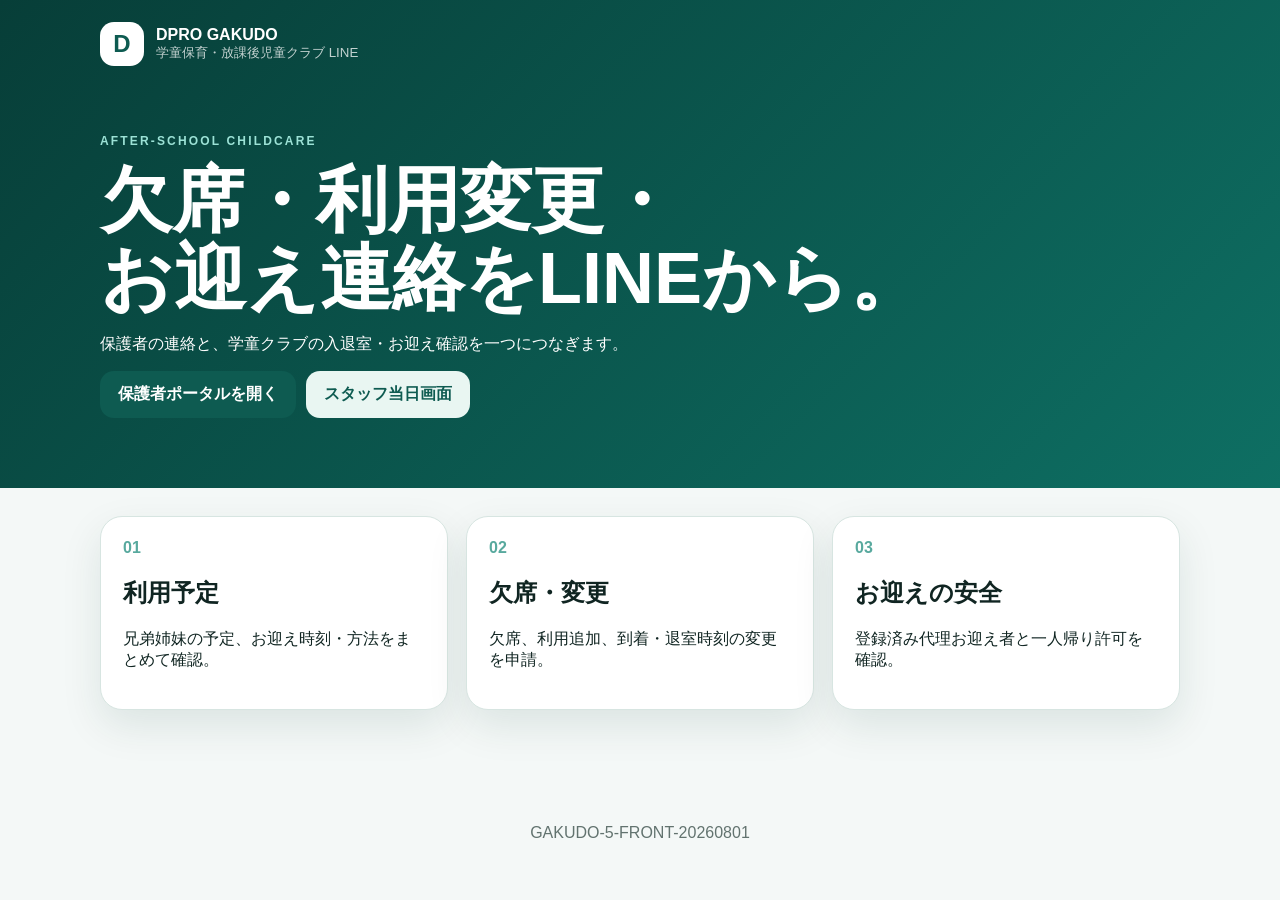
==== index.html @ e9699ab3 "Add files via upload" ====
<!doctype html><html lang="ja"><head><meta charset="utf-8"><meta name="viewport" content="width=device-width,initial-scale=1,viewport-fit=cover"><meta name="theme-color" content="#0e5b51"><title>DPRO 学童保育クラブ LINE</title><link rel="stylesheet" href="styles.css"></head><body><header class="hero"><div class="wrap brand"><span class="mark">D</span><div><strong>DPRO GAKUDO</strong><small>学童保育・放課後児童クラブ LINE</small></div></div><div class="wrap hero-copy"><p class="eyebrow">AFTER-SCHOOL CHILDCARE</p><h1>欠席・利用変更・<br>お迎え連絡をLINEから。</h1><p>保護者の連絡と、学童クラブの入退室・お迎え確認を一つにつなぎます。</p><div class="buttons"><a class="btn primary" href="member.html">保護者ポータルを開く</a><a class="btn secondary" href="staff.html">スタッフ当日画面</a></div></div></header><main class="wrap main"><section class="grid"><article class="card"><span class="num">01</span><h2>利用予定</h2><p>兄弟姉妹の予定、お迎え時刻・方法をまとめて確認。</p></article><article class="card"><span class="num">02</span><h2>欠席・変更</h2><p>欠席、利用追加、到着・退室時刻の変更を申請。</p></article><article class="card"><span class="num">03</span><h2>お迎えの安全</h2><p>登録済み代理お迎え者と一人帰り許可を確認。</p></article></section></main><footer class="footer">GAKUDO-5-FRONT-20260801</footer></body></html>
---- styles.css ----
:root{--green:#0e5b51;--mint:#e9f6f2;--ink:#102522;--muted:#62736f;--line:#d7e5e1;--danger:#a33a3a;--white:#fff;--shadow:0 16px 40px rgba(8,55,49,.1)}*{box-sizing:border-box}html{background:#f4f8f7;color:var(--ink);font-family:-apple-system,BlinkMacSystemFont,"Segoe UI","Noto Sans JP",sans-serif}body{margin:0;overflow-x:hidden}.wrap{width:min(1080px,calc(100% - 32px));margin:auto}.hero{background:linear-gradient(135deg,#073e38,#0e6f63);color:#fff;padding:22px 0 70px;position:relative}.hero.compact{padding-bottom:38px}.brand{display:flex;gap:12px;align-items:center}.brand strong,.brand small{display:block}.brand small{opacity:.75}.mark{display:grid;place-items:center;width:44px;height:44px;border-radius:14px;background:#fff;color:var(--green);font-weight:900;font-size:24px}.hero-copy{padding-top:56px}.eyebrow{font-size:12px;letter-spacing:.18em;font-weight:800;color:#9ce2d6}.hero h1{font-size:clamp(36px,8vw,72px);line-height:1.08;margin:.2em 0}.hero p{max-width:650px}.main{padding:28px 0 72px}.grid,.dashboard{display:grid;grid-template-columns:repeat(3,minmax(0,1fr));gap:18px}.card{background:#fff;border:1px solid var(--line);border-radius:22px;padding:22px;margin:0 0 18px;box-shadow:var(--shadow)}.num{font-weight:900;color:#58a99e}.btn{border:0;border-radius:14px;padding:13px 18px;font-weight:800;cursor:pointer;text-decoration:none;display:inline-flex;justify-content:center}.primary{background:var(--green);color:#fff}.secondary{background:var(--mint);color:var(--green)}.danger{background:#fff0f0;color:var(--danger);border:1px solid #f0caca}.buttons{display:flex;gap:10px;flex-wrap:wrap}.field{margin:0 0 14px}.field label{display:block;font-weight:750;margin-bottom:7px}.control{width:100%;min-height:48px;border:1px solid #bfd3ce;border-radius:12px;padding:10px 12px;background:#fff;font:inherit}textarea.control{min-height:100px;resize:vertical}.two{display:grid;grid-template-columns:1fr 1fr;gap:12px}.status{display:none;padding:14px 16px;border-radius:14px;margin-bottom:16px}.status.show{display:block}.status.ok{background:#e8f7ef;color:#17643e}.status.error{background:#fff0f0;color:#9b3030}.hidden{display:none!important}.profile,.section-head{display:flex;justify-content:space-between;gap:14px;align-items:center}.badge,.pill{display:inline-flex;padding:5px 10px;border-radius:999px;background:var(--mint);color:var(--green);font-size:12px;font-weight:800}.muted,.hint{color:var(--muted)}.child-card{border:1px solid var(--line);border-radius:16px;padding:16px;margin-top:12px}.plan{display:grid;grid-template-columns:100px 1fr auto;gap:12px;align-items:center;border-top:1px solid var(--line);padding:12px 0}.plan:first-of-type{border-top:0}.alert{padding:10px 12px;border-radius:12px;background:#fff4dd;color:#775100;font-weight:700}.item{border-bottom:1px solid var(--line);padding:13px 0}.item:last-child{border-bottom:0}.item h3{margin:0 0 5px}.mini{border:1px solid var(--line);background:#fff;border-radius:10px;padding:8px 12px}.checks{display:flex;gap:8px;flex-wrap:wrap}.checks label{background:var(--mint);padding:9px 11px;border-radius:10px}.footer{text-align:center;padding:24px;color:var(--muted)}@media(max-width:760px){.grid,.two{grid-template-columns:1fr}.profile{align-items:flex-start}.plan{grid-template-columns:1fr}.buttons .btn{width:100%}.hero h1{font-size:40px}.card{padding:18px;border-radius:18px}}
/* GAKUDO-5 staff operations */
.staff-page{background:#eef5f3}.staff-profile{display:flex;justify-content:space-between;align-items:center}.summary-grid{display:grid;grid-template-columns:repeat(6,minmax(0,1fr));gap:12px;margin-bottom:18px}.summary-card{background:#fff;border:1px solid var(--line);border-radius:16px;padding:14px;box-shadow:var(--shadow)}.summary-card span{display:block;color:var(--muted);font-size:12px;font-weight:700}.summary-card strong{font-size:30px}.summary-alert{background:#fff4dd;border-color:#efca72}.compact-control{width:auto;min-width:150px}.staff-child-list{display:grid;gap:14px}.staff-child-card{border:1px solid var(--line);border-left:7px solid #8ca8a2;border-radius:18px;padding:16px;background:#fff}.staff-child-card.state-arrived,.staff-child-card.state-pickup_waiting{border-left-color:#19866f}.staff-child-card.state-overdue_arrival,.staff-child-card.state-overdue_departure{border-left-color:#d07814;background:#fffbf2}.staff-child-card.state-departed{opacity:.7}.staff-child-card.state-absent{border-left-color:#999;background:#f7f7f7}.staff-child-main{display:flex;justify-content:space-between;gap:14px}.staff-child-title{display:flex;align-items:center;gap:8px;flex-wrap:wrap}.staff-child-title h3{margin:0}.state-badge,.allergy-badge{display:inline-flex;border-radius:999px;padding:5px 9px;font-size:12px;font-weight:800}.state-badge{background:var(--mint);color:var(--green)}.allergy-badge{background:#fff0d5;color:#754d00}.pickup-note,.guardian-note{border-radius:10px;padding:9px 11px}.pickup-note{background:#eef8ff}.guardian-note{background:#f6f0ff}.operation-buttons{display:flex;gap:8px;flex-wrap:wrap;margin-top:12px}.subform{margin-top:16px;border-top:1px solid var(--line);padding-top:16px}.handoff-item{display:flex;justify-content:space-between;gap:14px;border-bottom:1px solid var(--line);padding:13px 0}.handoff-item.priority-urgent,.handoff-item.priority-high{background:#fff8ee;padding:13px;border-radius:12px;margin:8px 0}.staff-dialog{width:min(680px,calc(100% - 24px));border:0;border-radius:22px;padding:24px;box-shadow:0 30px 90px rgba(0,0,0,.3)}.staff-dialog::backdrop{background:rgba(0,28,25,.5)}.dialog-close{float:right;border:0;background:#eee;border-radius:999px;width:36px;height:36px;font-size:24px}.allergy-panel{background:#fff1d9;border:1px solid #efc46f;border-radius:14px;padding:14px;margin:12px 0}.check-line{display:flex;gap:8px;align-items:center;margin:12px 0;font-weight:750}
@media(max-width:900px){.summary-grid{grid-template-columns:repeat(3,1fr)}}@media(max-width:620px){.summary-grid{grid-template-columns:repeat(2,1fr)}.staff-profile,.staff-child-main,.handoff-item{align-items:flex-start;flex-direction:column}.compact-control{width:100%}.operation-buttons .btn{flex:1}.staff-dialog{padding:18px}}
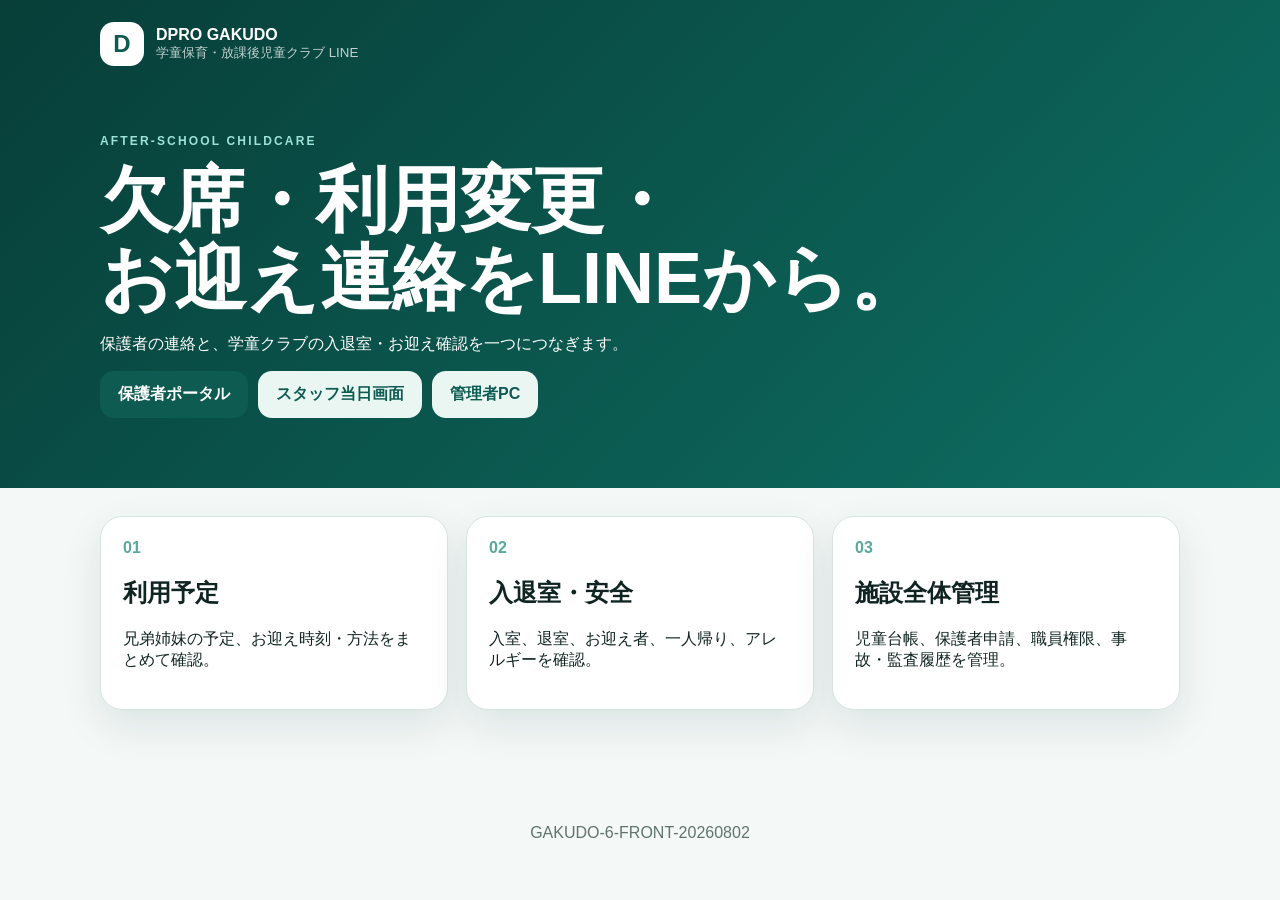
==== commit e13cce09: "Add files via upload" ====
--- a/index.html
+++ b/index.html
@@ -1 +1 @@
-<!doctype html><html lang="ja"><head><meta charset="utf-8"><meta name="viewport" content="width=device-width,initial-scale=1,viewport-fit=cover"><meta name="theme-color" content="#0e5b51"><title>DPRO 学童保育クラブ LINE</title><link rel="stylesheet" href="styles.css"></head><body><header class="hero"><div class="wrap brand"><span class="mark">D</span><div><strong>DPRO GAKUDO</strong><small>学童保育・放課後児童クラブ LINE</small></div></div><div class="wrap hero-copy"><p class="eyebrow">AFTER-SCHOOL CHILDCARE</p><h1>欠席・利用変更・<br>お迎え連絡をLINEから。</h1><p>保護者の連絡と、学童クラブの入退室・お迎え確認を一つにつなぎます。</p><div class="buttons"><a class="btn primary" href="member.html">保護者ポータルを開く</a><a class="btn secondary" href="staff.html">スタッフ当日画面</a></div></div></header><main class="wrap main"><section class="grid"><article class="card"><span class="num">01</span><h2>利用予定</h2><p>兄弟姉妹の予定、お迎え時刻・方法をまとめて確認。</p></article><article class="card"><span class="num">02</span><h2>欠席・変更</h2><p>欠席、利用追加、到着・退室時刻の変更を申請。</p></article><article class="card"><span class="num">03</span><h2>お迎えの安全</h2><p>登録済み代理お迎え者と一人帰り許可を確認。</p></article></section></main><footer class="footer">GAKUDO-5-FRONT-20260801</footer></body></html>+<!doctype html><html lang="ja"><head><meta charset="utf-8"><meta name="viewport" content="width=device-width,initial-scale=1,viewport-fit=cover"><meta name="theme-color" content="#0e5b51"><title>DPRO 学童保育クラブ LINE</title><link rel="stylesheet" href="styles.css"></head><body><header class="hero"><div class="wrap brand"><span class="mark">D</span><div><strong>DPRO GAKUDO</strong><small>学童保育・放課後児童クラブ LINE</small></div></div><div class="wrap hero-copy"><p class="eyebrow">AFTER-SCHOOL CHILDCARE</p><h1>欠席・利用変更・<br>お迎え連絡をLINEから。</h1><p>保護者の連絡と、学童クラブの入退室・お迎え確認を一つにつなぎます。</p><div class="buttons"><a class="btn primary" href="member.html">保護者ポータル</a><a class="btn secondary" href="staff.html">スタッフ当日画面</a><a class="btn secondary" href="owner.html">管理者PC</a></div></div></header><main class="wrap main"><section class="grid"><article class="card"><span class="num">01</span><h2>利用予定</h2><p>兄弟姉妹の予定、お迎え時刻・方法をまとめて確認。</p></article><article class="card"><span class="num">02</span><h2>入退室・安全</h2><p>入室、退室、お迎え者、一人帰り、アレルギーを確認。</p></article><article class="card"><span class="num">03</span><h2>施設全体管理</h2><p>児童台帳、保護者申請、職員権限、事故・監査履歴を管理。</p></article></section></main><footer class="footer">GAKUDO-6-FRONT-20260802</footer></body></html>
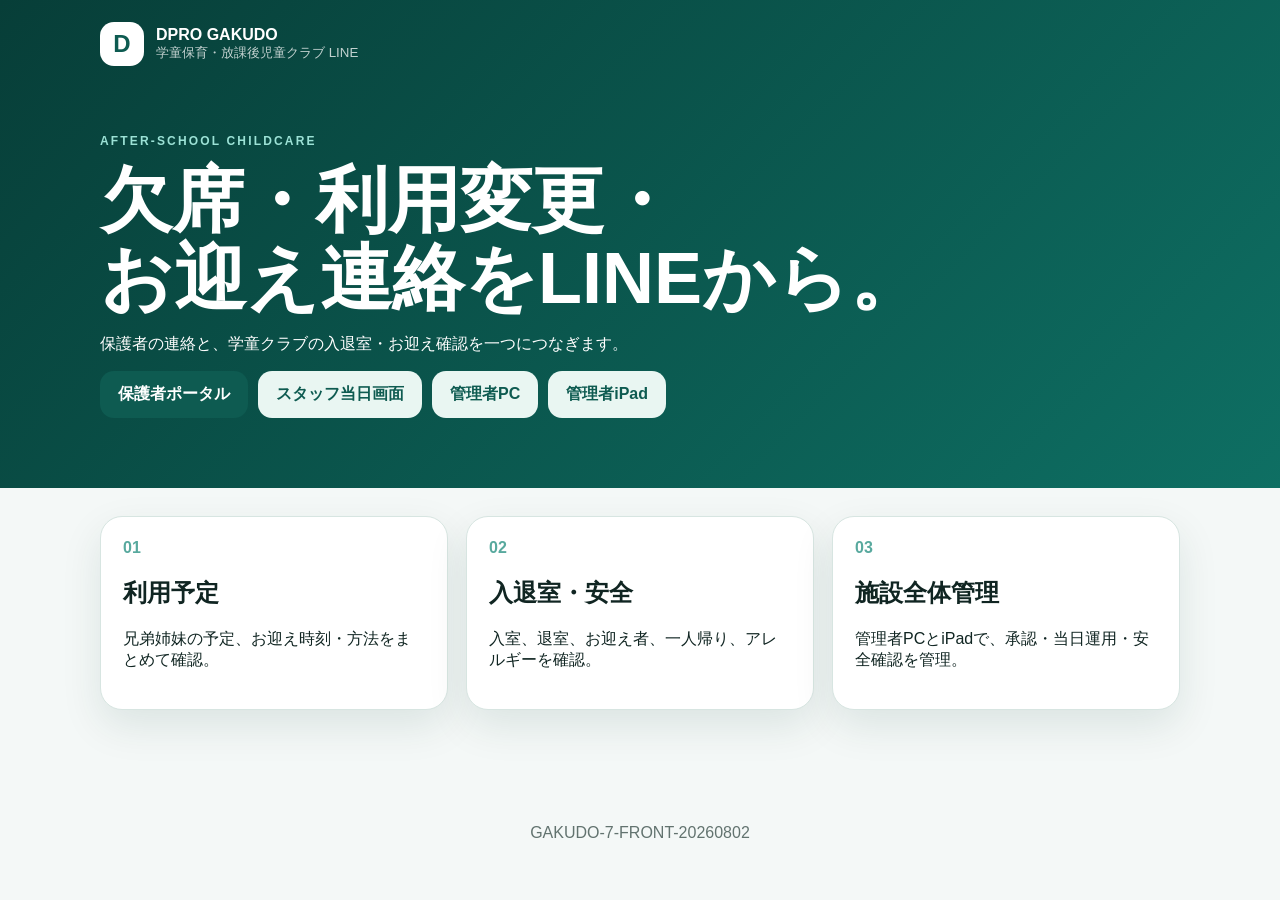
==== commit 8bd9e9f7: "Add files via upload" ====
--- a/index.html
+++ b/index.html
@@ -1 +1 @@
-<!doctype html><html lang="ja"><head><meta charset="utf-8"><meta name="viewport" content="width=device-width,initial-scale=1,viewport-fit=cover"><meta name="theme-color" content="#0e5b51"><title>DPRO 学童保育クラブ LINE</title><link rel="stylesheet" href="styles.css"></head><body><header class="hero"><div class="wrap brand"><span class="mark">D</span><div><strong>DPRO GAKUDO</strong><small>学童保育・放課後児童クラブ LINE</small></div></div><div class="wrap hero-copy"><p class="eyebrow">AFTER-SCHOOL CHILDCARE</p><h1>欠席・利用変更・<br>お迎え連絡をLINEから。</h1><p>保護者の連絡と、学童クラブの入退室・お迎え確認を一つにつなぎます。</p><div class="buttons"><a class="btn primary" href="member.html">保護者ポータル</a><a class="btn secondary" href="staff.html">スタッフ当日画面</a><a class="btn secondary" href="owner.html">管理者PC</a></div></div></header><main class="wrap main"><section class="grid"><article class="card"><span class="num">01</span><h2>利用予定</h2><p>兄弟姉妹の予定、お迎え時刻・方法をまとめて確認。</p></article><article class="card"><span class="num">02</span><h2>入退室・安全</h2><p>入室、退室、お迎え者、一人帰り、アレルギーを確認。</p></article><article class="card"><span class="num">03</span><h2>施設全体管理</h2><p>児童台帳、保護者申請、職員権限、事故・監査履歴を管理。</p></article></section></main><footer class="footer">GAKUDO-6-FRONT-20260802</footer></body></html>+<!doctype html><html lang="ja"><head><meta charset="utf-8"><meta name="viewport" content="width=device-width,initial-scale=1,viewport-fit=cover"><meta name="theme-color" content="#0e5b51"><title>DPRO 学童保育クラブ LINE</title><link rel="stylesheet" href="styles.css"></head><body><header class="hero"><div class="wrap brand"><span class="mark">D</span><div><strong>DPRO GAKUDO</strong><small>学童保育・放課後児童クラブ LINE</small></div></div><div class="wrap hero-copy"><p class="eyebrow">AFTER-SCHOOL CHILDCARE</p><h1>欠席・利用変更・<br>お迎え連絡をLINEから。</h1><p>保護者の連絡と、学童クラブの入退室・お迎え確認を一つにつなぎます。</p><div class="buttons"><a class="btn primary" href="member.html">保護者ポータル</a><a class="btn secondary" href="staff.html">スタッフ当日画面</a><a class="btn secondary" href="owner.html">管理者PC</a><a class="btn secondary" href="owner-ipad.html">管理者iPad</a></div></div></header><main class="wrap main"><section class="grid"><article class="card"><span class="num">01</span><h2>利用予定</h2><p>兄弟姉妹の予定、お迎え時刻・方法をまとめて確認。</p></article><article class="card"><span class="num">02</span><h2>入退室・安全</h2><p>入室、退室、お迎え者、一人帰り、アレルギーを確認。</p></article><article class="card"><span class="num">03</span><h2>施設全体管理</h2><p>管理者PCとiPadで、承認・当日運用・安全確認を管理。</p></article></section></main><footer class="footer">GAKUDO-7-FRONT-20260802</footer></body></html>
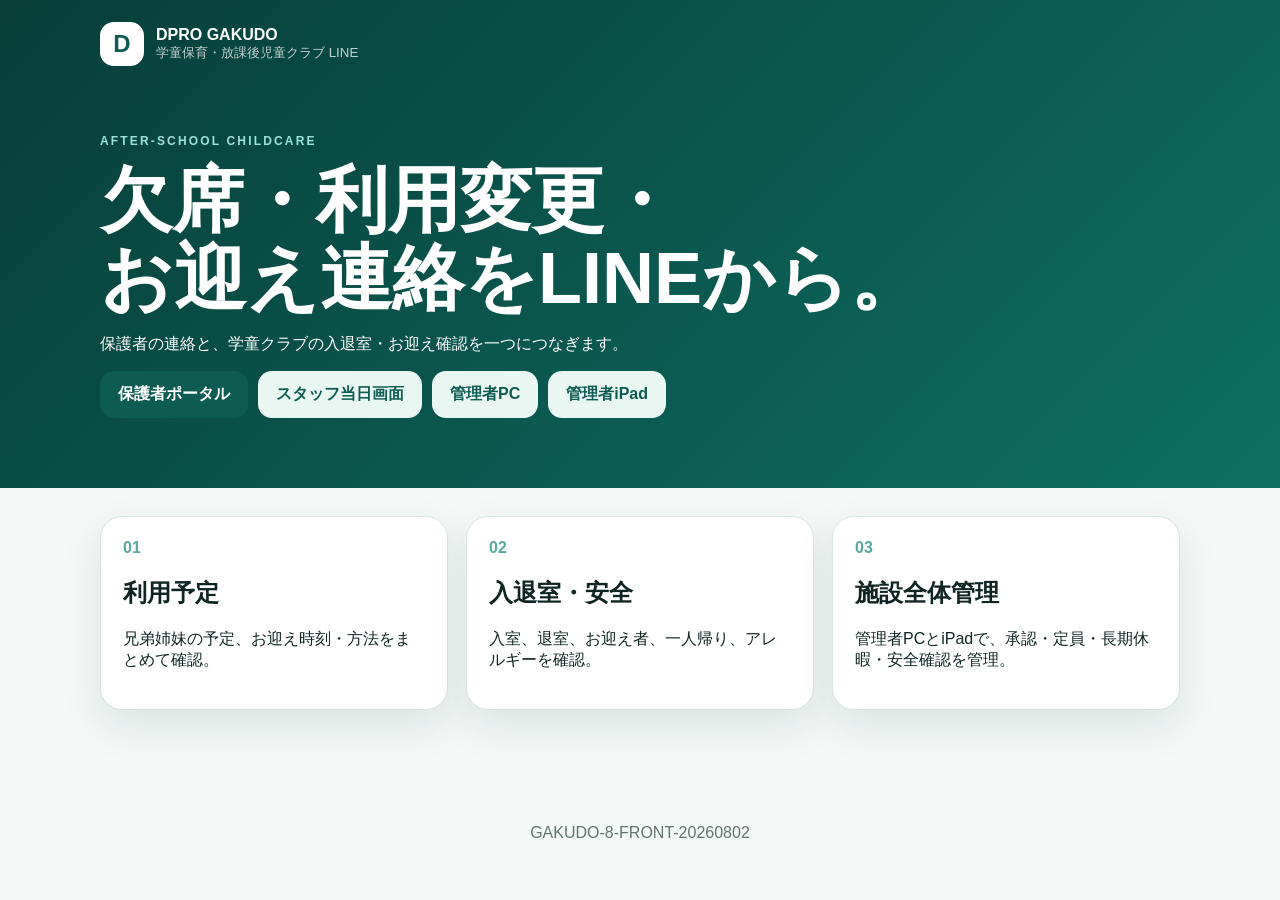
==== commit e7ff8b2d: "Add files via upload" ====
--- a/index.html
+++ b/index.html
@@ -1 +1 @@
-<!doctype html><html lang="ja"><head><meta charset="utf-8"><meta name="viewport" content="width=device-width,initial-scale=1,viewport-fit=cover"><meta name="theme-color" content="#0e5b51"><title>DPRO 学童保育クラブ LINE</title><link rel="stylesheet" href="styles.css"></head><body><header class="hero"><div class="wrap brand"><span class="mark">D</span><div><strong>DPRO GAKUDO</strong><small>学童保育・放課後児童クラブ LINE</small></div></div><div class="wrap hero-copy"><p class="eyebrow">AFTER-SCHOOL CHILDCARE</p><h1>欠席・利用変更・<br>お迎え連絡をLINEから。</h1><p>保護者の連絡と、学童クラブの入退室・お迎え確認を一つにつなぎます。</p><div class="buttons"><a class="btn primary" href="member.html">保護者ポータル</a><a class="btn secondary" href="staff.html">スタッフ当日画面</a><a class="btn secondary" href="owner.html">管理者PC</a><a class="btn secondary" href="owner-ipad.html">管理者iPad</a></div></div></header><main class="wrap main"><section class="grid"><article class="card"><span class="num">01</span><h2>利用予定</h2><p>兄弟姉妹の予定、お迎え時刻・方法をまとめて確認。</p></article><article class="card"><span class="num">02</span><h2>入退室・安全</h2><p>入室、退室、お迎え者、一人帰り、アレルギーを確認。</p></article><article class="card"><span class="num">03</span><h2>施設全体管理</h2><p>管理者PCとiPadで、承認・当日運用・安全確認を管理。</p></article></section></main><footer class="footer">GAKUDO-7-FRONT-20260802</footer></body></html>
+<!doctype html><html lang="ja"><head><meta charset="utf-8"><meta name="viewport" content="width=device-width,initial-scale=1,viewport-fit=cover"><meta name="theme-color" content="#0e5b51"><title>DPRO 学童保育クラブ LINE</title><link rel="stylesheet" href="styles.css"></head><body><header class="hero"><div class="wrap brand"><span class="mark">D</span><div><strong>DPRO GAKUDO</strong><small>学童保育・放課後児童クラブ LINE</small></div></div><div class="wrap hero-copy"><p class="eyebrow">AFTER-SCHOOL CHILDCARE</p><h1>欠席・利用変更・<br>お迎え連絡をLINEから。</h1><p>保護者の連絡と、学童クラブの入退室・お迎え確認を一つにつなぎます。</p><div class="buttons"><a class="btn primary" href="member.html">保護者ポータル</a><a class="btn secondary" href="staff.html">スタッフ当日画面</a><a class="btn secondary" href="owner.html">管理者PC</a><a class="btn secondary" href="owner-ipad.html">管理者iPad</a></div></div></header><main class="wrap main"><section class="grid"><article class="card"><span class="num">01</span><h2>利用予定</h2><p>兄弟姉妹の予定、お迎え時刻・方法をまとめて確認。</p></article><article class="card"><span class="num">02</span><h2>入退室・安全</h2><p>入室、退室、お迎え者、一人帰り、アレルギーを確認。</p></article><article class="card"><span class="num">03</span><h2>施設全体管理</h2><p>管理者PCとiPadで、承認・定員・長期休暇・安全確認を管理。</p></article></section></main><footer class="footer">GAKUDO-8-FRONT-20260802</footer></body></html>
--- a/styles.css
+++ b/styles.css
@@ -2,3 +2,5 @@
 /* GAKUDO-5 staff operations */
 .staff-page{background:#eef5f3}.staff-profile{display:flex;justify-content:space-between;align-items:center}.summary-grid{display:grid;grid-template-columns:repeat(6,minmax(0,1fr));gap:12px;margin-bottom:18px}.summary-card{background:#fff;border:1px solid var(--line);border-radius:16px;padding:14px;box-shadow:var(--shadow)}.summary-card span{display:block;color:var(--muted);font-size:12px;font-weight:700}.summary-card strong{font-size:30px}.summary-alert{background:#fff4dd;border-color:#efca72}.compact-control{width:auto;min-width:150px}.staff-child-list{display:grid;gap:14px}.staff-child-card{border:1px solid var(--line);border-left:7px solid #8ca8a2;border-radius:18px;padding:16px;background:#fff}.staff-child-card.state-arrived,.staff-child-card.state-pickup_waiting{border-left-color:#19866f}.staff-child-card.state-overdue_arrival,.staff-child-card.state-overdue_departure{border-left-color:#d07814;background:#fffbf2}.staff-child-card.state-departed{opacity:.7}.staff-child-card.state-absent{border-left-color:#999;background:#f7f7f7}.staff-child-main{display:flex;justify-content:space-between;gap:14px}.staff-child-title{display:flex;align-items:center;gap:8px;flex-wrap:wrap}.staff-child-title h3{margin:0}.state-badge,.allergy-badge{display:inline-flex;border-radius:999px;padding:5px 9px;font-size:12px;font-weight:800}.state-badge{background:var(--mint);color:var(--green)}.allergy-badge{background:#fff0d5;color:#754d00}.pickup-note,.guardian-note{border-radius:10px;padding:9px 11px}.pickup-note{background:#eef8ff}.guardian-note{background:#f6f0ff}.operation-buttons{display:flex;gap:8px;flex-wrap:wrap;margin-top:12px}.subform{margin-top:16px;border-top:1px solid var(--line);padding-top:16px}.handoff-item{display:flex;justify-content:space-between;gap:14px;border-bottom:1px solid var(--line);padding:13px 0}.handoff-item.priority-urgent,.handoff-item.priority-high{background:#fff8ee;padding:13px;border-radius:12px;margin:8px 0}.staff-dialog{width:min(680px,calc(100% - 24px));border:0;border-radius:22px;padding:24px;box-shadow:0 30px 90px rgba(0,0,0,.3)}.staff-dialog::backdrop{background:rgba(0,28,25,.5)}.dialog-close{float:right;border:0;background:#eee;border-radius:999px;width:36px;height:36px;font-size:24px}.allergy-panel{background:#fff1d9;border:1px solid #efc46f;border-radius:14px;padding:14px;margin:12px 0}.check-line{display:flex;gap:8px;align-items:center;margin:12px 0;font-weight:750}
 @media(max-width:900px){.summary-grid{grid-template-columns:repeat(3,1fr)}}@media(max-width:620px){.summary-grid{grid-template-columns:repeat(2,1fr)}.staff-profile,.staff-child-main,.handoff-item{align-items:flex-start;flex-direction:column}.compact-control{width:100%}.operation-buttons .btn{flex:1}.staff-dialog{padding:18px}}
+
+.holiday-date-grid{display:grid;grid-template-columns:repeat(4,minmax(0,1fr));gap:8px}.holiday-date{display:grid;gap:4px;border:1px solid var(--line);border-radius:12px;padding:10px;background:#f8fbfa}.holiday-date input{width:20px;height:20px}.holiday-date small{color:var(--muted)}.holiday-date.disabled{opacity:.55;background:#f3f3f3}@media(max-width:760px){.holiday-date-grid{grid-template-columns:repeat(2,1fr)}}
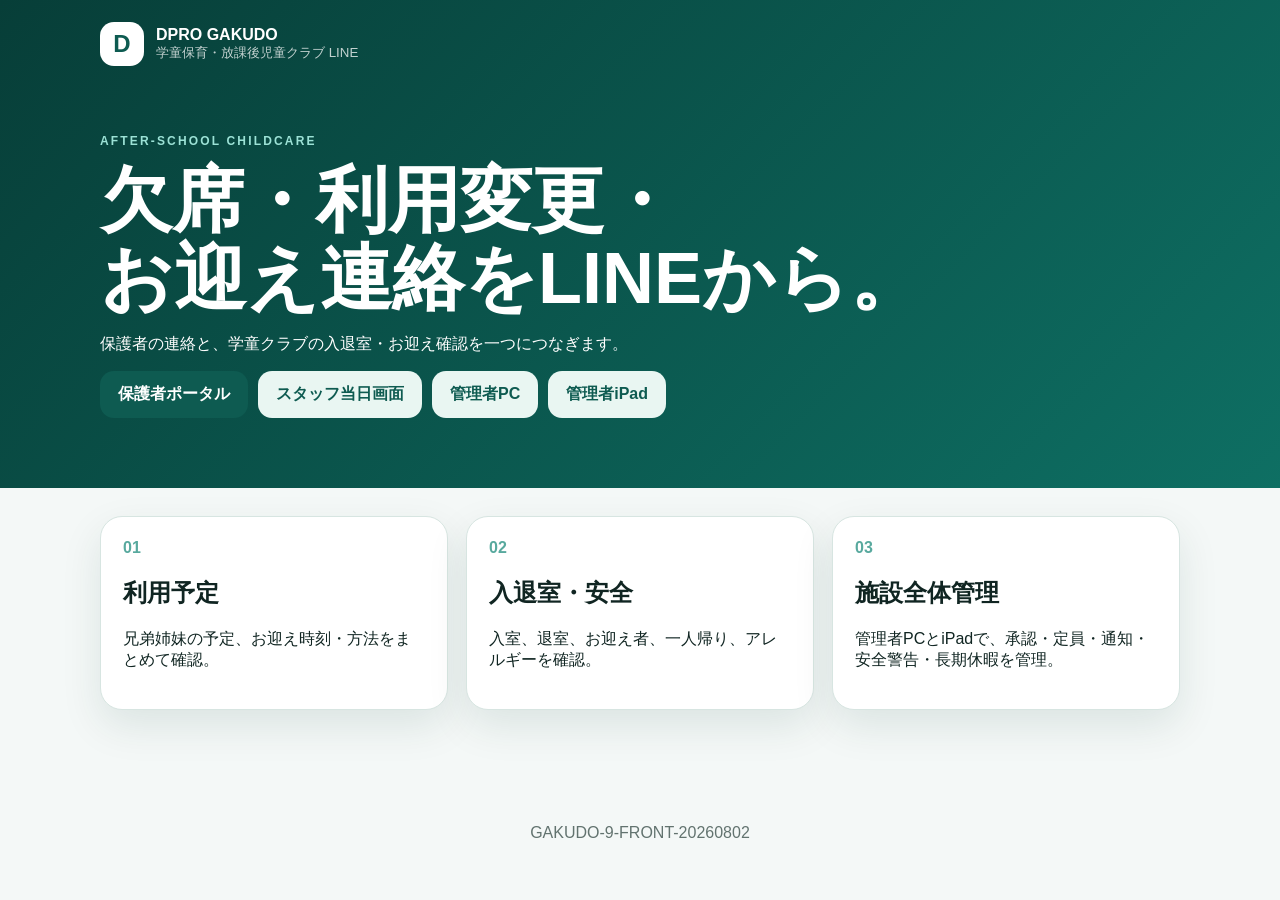
==== commit e72e3b98: "Add files via upload" ====
--- a/index.html
+++ b/index.html
@@ -1 +1 @@
-<!doctype html><html lang="ja"><head><meta charset="utf-8"><meta name="viewport" content="width=device-width,initial-scale=1,viewport-fit=cover"><meta name="theme-color" content="#0e5b51"><title>DPRO 学童保育クラブ LINE</title><link rel="stylesheet" href="styles.css"></head><body><header class="hero"><div class="wrap brand"><span class="mark">D</span><div><strong>DPRO GAKUDO</strong><small>学童保育・放課後児童クラブ LINE</small></div></div><div class="wrap hero-copy"><p class="eyebrow">AFTER-SCHOOL CHILDCARE</p><h1>欠席・利用変更・<br>お迎え連絡をLINEから。</h1><p>保護者の連絡と、学童クラブの入退室・お迎え確認を一つにつなぎます。</p><div class="buttons"><a class="btn primary" href="member.html">保護者ポータル</a><a class="btn secondary" href="staff.html">スタッフ当日画面</a><a class="btn secondary" href="owner.html">管理者PC</a><a class="btn secondary" href="owner-ipad.html">管理者iPad</a></div></div></header><main class="wrap main"><section class="grid"><article class="card"><span class="num">01</span><h2>利用予定</h2><p>兄弟姉妹の予定、お迎え時刻・方法をまとめて確認。</p></article><article class="card"><span class="num">02</span><h2>入退室・安全</h2><p>入室、退室、お迎え者、一人帰り、アレルギーを確認。</p></article><article class="card"><span class="num">03</span><h2>施設全体管理</h2><p>管理者PCとiPadで、承認・定員・長期休暇・安全確認を管理。</p></article></section></main><footer class="footer">GAKUDO-8-FRONT-20260802</footer></body></html>
+<!doctype html><html lang="ja"><head><meta charset="utf-8"><meta name="viewport" content="width=device-width,initial-scale=1,viewport-fit=cover"><meta name="theme-color" content="#0e5b51"><title>DPRO 学童保育クラブ LINE</title><link rel="stylesheet" href="styles.css"></head><body><header class="hero"><div class="wrap brand"><span class="mark">D</span><div><strong>DPRO GAKUDO</strong><small>学童保育・放課後児童クラブ LINE</small></div></div><div class="wrap hero-copy"><p class="eyebrow">AFTER-SCHOOL CHILDCARE</p><h1>欠席・利用変更・<br>お迎え連絡をLINEから。</h1><p>保護者の連絡と、学童クラブの入退室・お迎え確認を一つにつなぎます。</p><div class="buttons"><a class="btn primary" href="member.html">保護者ポータル</a><a class="btn secondary" href="staff.html">スタッフ当日画面</a><a class="btn secondary" href="owner.html">管理者PC</a><a class="btn secondary" href="owner-ipad.html">管理者iPad</a></div></div></header><main class="wrap main"><section class="grid"><article class="card"><span class="num">01</span><h2>利用予定</h2><p>兄弟姉妹の予定、お迎え時刻・方法をまとめて確認。</p></article><article class="card"><span class="num">02</span><h2>入退室・安全</h2><p>入室、退室、お迎え者、一人帰り、アレルギーを確認。</p></article><article class="card"><span class="num">03</span><h2>施設全体管理</h2><p>管理者PCとiPadで、承認・定員・通知・安全警告・長期休暇を管理。</p></article></section></main><footer class="footer">GAKUDO-9-FRONT-20260802</footer></body></html>
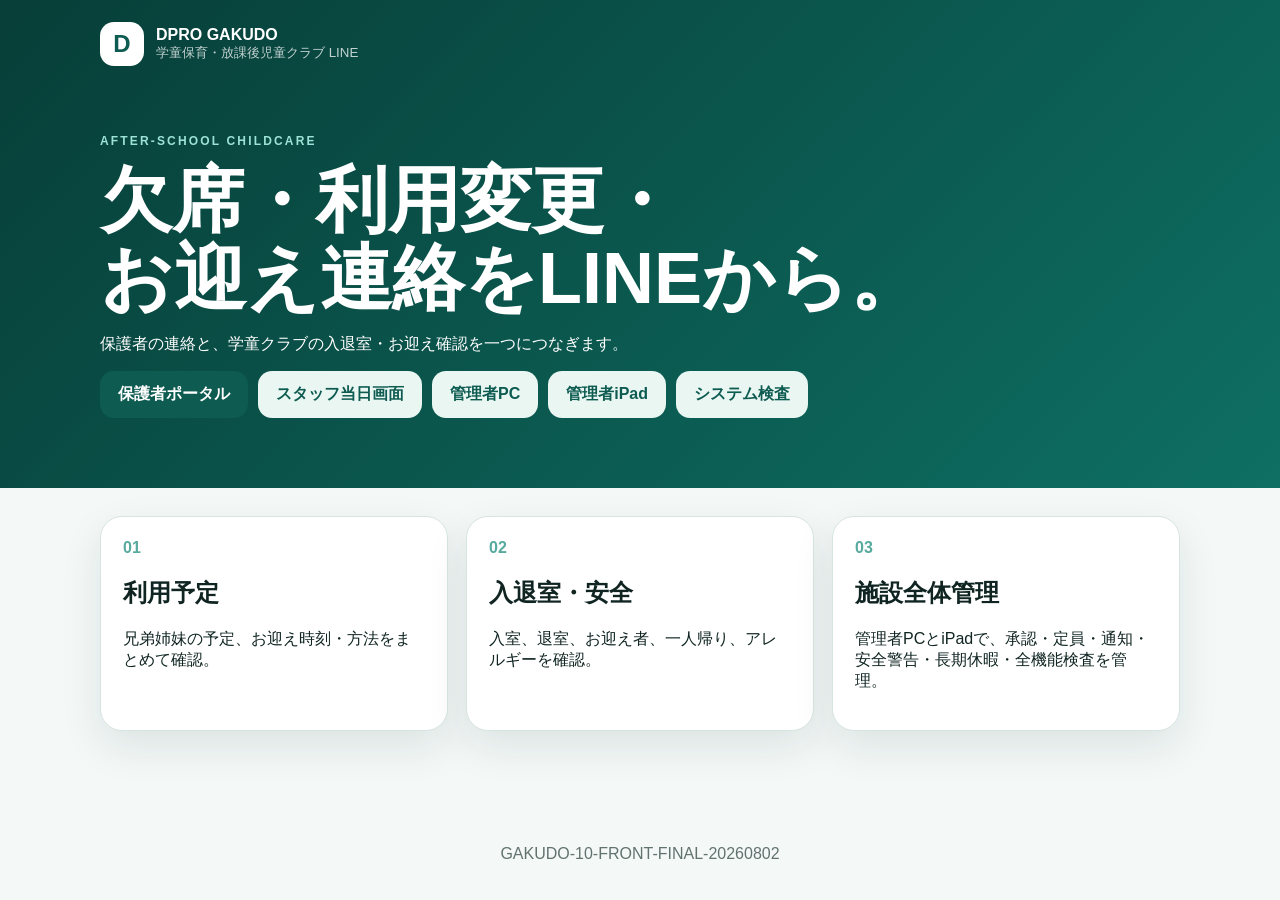
==== commit 72f0e708: "Add files via upload" ====
--- a/index.html
+++ b/index.html
@@ -1 +1 @@
-<!doctype html><html lang="ja"><head><meta charset="utf-8"><meta name="viewport" content="width=device-width,initial-scale=1,viewport-fit=cover"><meta name="theme-color" content="#0e5b51"><title>DPRO 学童保育クラブ LINE</title><link rel="stylesheet" href="styles.css"></head><body><header class="hero"><div class="wrap brand"><span class="mark">D</span><div><strong>DPRO GAKUDO</strong><small>学童保育・放課後児童クラブ LINE</small></div></div><div class="wrap hero-copy"><p class="eyebrow">AFTER-SCHOOL CHILDCARE</p><h1>欠席・利用変更・<br>お迎え連絡をLINEから。</h1><p>保護者の連絡と、学童クラブの入退室・お迎え確認を一つにつなぎます。</p><div class="buttons"><a class="btn primary" href="member.html">保護者ポータル</a><a class="btn secondary" href="staff.html">スタッフ当日画面</a><a class="btn secondary" href="owner.html">管理者PC</a><a class="btn secondary" href="owner-ipad.html">管理者iPad</a></div></div></header><main class="wrap main"><section class="grid"><article class="card"><span class="num">01</span><h2>利用予定</h2><p>兄弟姉妹の予定、お迎え時刻・方法をまとめて確認。</p></article><article class="card"><span class="num">02</span><h2>入退室・安全</h2><p>入室、退室、お迎え者、一人帰り、アレルギーを確認。</p></article><article class="card"><span class="num">03</span><h2>施設全体管理</h2><p>管理者PCとiPadで、承認・定員・通知・安全警告・長期休暇を管理。</p></article></section></main><footer class="footer">GAKUDO-9-FRONT-20260802</footer></body></html>
+<!doctype html><html lang="ja"><head><meta charset="utf-8"><meta name="viewport" content="width=device-width,initial-scale=1,viewport-fit=cover"><meta name="theme-color" content="#0e5b51"><title>DPRO 学童保育クラブ LINE</title><link rel="stylesheet" href="styles.css"></head><body><header class="hero"><div class="wrap brand"><span class="mark">D</span><div><strong>DPRO GAKUDO</strong><small>学童保育・放課後児童クラブ LINE</small></div></div><div class="wrap hero-copy"><p class="eyebrow">AFTER-SCHOOL CHILDCARE</p><h1>欠席・利用変更・<br>お迎え連絡をLINEから。</h1><p>保護者の連絡と、学童クラブの入退室・お迎え確認を一つにつなぎます。</p><div class="buttons"><a class="btn primary" href="member.html">保護者ポータル</a><a class="btn secondary" href="staff.html">スタッフ当日画面</a><a class="btn secondary" href="owner.html">管理者PC</a><a class="btn secondary" href="owner-ipad.html">管理者iPad</a><a class="btn secondary" href="system-check.html">システム検査</a></div></div></header><main class="wrap main"><section class="grid"><article class="card"><span class="num">01</span><h2>利用予定</h2><p>兄弟姉妹の予定、お迎え時刻・方法をまとめて確認。</p></article><article class="card"><span class="num">02</span><h2>入退室・安全</h2><p>入室、退室、お迎え者、一人帰り、アレルギーを確認。</p></article><article class="card"><span class="num">03</span><h2>施設全体管理</h2><p>管理者PCとiPadで、承認・定員・通知・安全警告・長期休暇・全機能検査を管理。</p></article></section></main><footer class="footer">GAKUDO-10-FRONT-FINAL-20260802</footer></body></html>
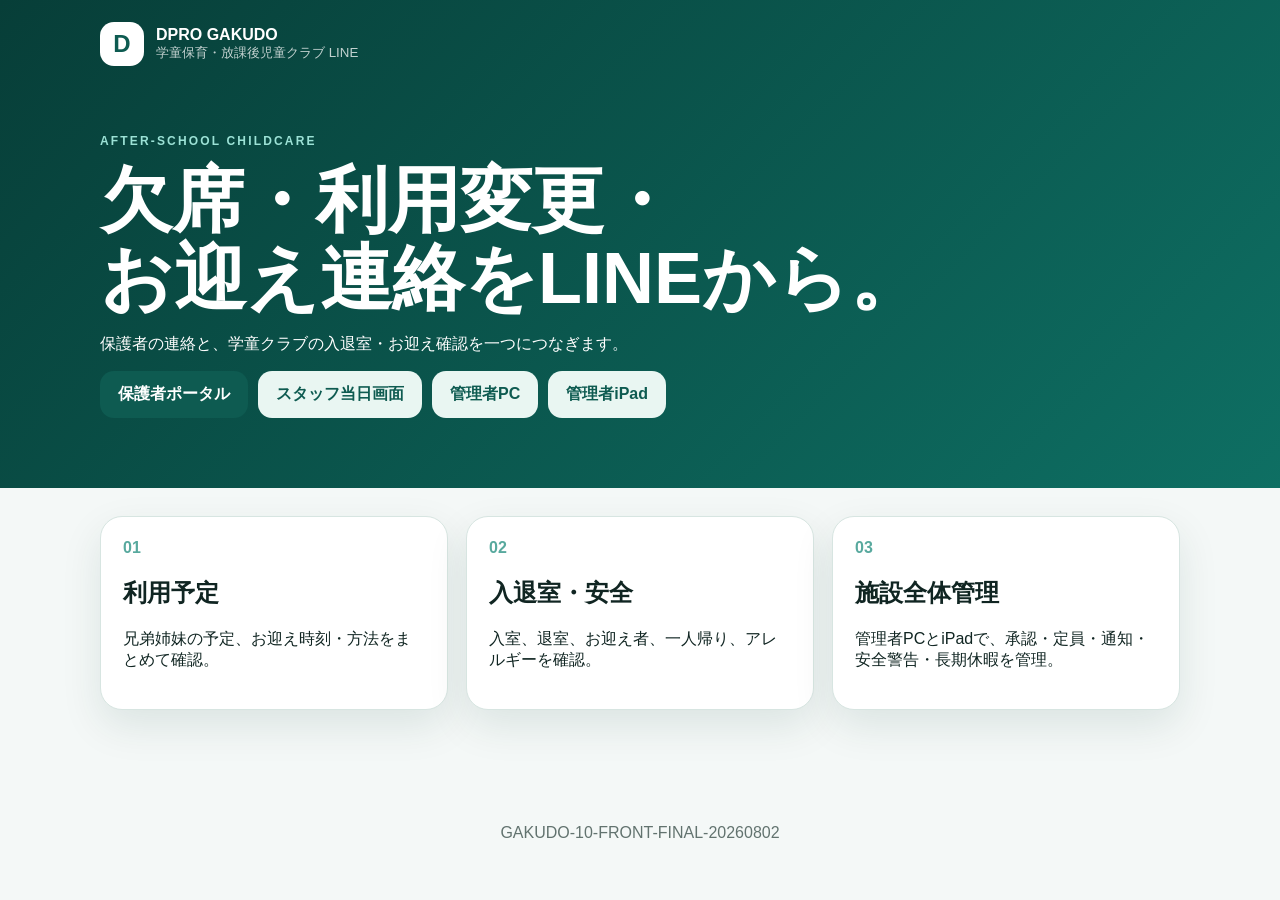
==== commit 4662e5c7: "Fix GAKUDO owner UI and demo previews" ====
--- a/index.html
+++ b/index.html
@@ -1 +1 @@
-<!doctype html><html lang="ja"><head><meta charset="utf-8"><meta name="viewport" content="width=device-width,initial-scale=1,viewport-fit=cover"><meta name="theme-color" content="#0e5b51"><title>DPRO 学童保育クラブ LINE</title><link rel="stylesheet" href="styles.css"></head><body><header class="hero"><div class="wrap brand"><span class="mark">D</span><div><strong>DPRO GAKUDO</strong><small>学童保育・放課後児童クラブ LINE</small></div></div><div class="wrap hero-copy"><p class="eyebrow">AFTER-SCHOOL CHILDCARE</p><h1>欠席・利用変更・<br>お迎え連絡をLINEから。</h1><p>保護者の連絡と、学童クラブの入退室・お迎え確認を一つにつなぎます。</p><div class="buttons"><a class="btn primary" href="member.html">保護者ポータル</a><a class="btn secondary" href="staff.html">スタッフ当日画面</a><a class="btn secondary" href="owner.html">管理者PC</a><a class="btn secondary" href="owner-ipad.html">管理者iPad</a><a class="btn secondary" href="system-check.html">システム検査</a></div></div></header><main class="wrap main"><section class="grid"><article class="card"><span class="num">01</span><h2>利用予定</h2><p>兄弟姉妹の予定、お迎え時刻・方法をまとめて確認。</p></article><article class="card"><span class="num">02</span><h2>入退室・安全</h2><p>入室、退室、お迎え者、一人帰り、アレルギーを確認。</p></article><article class="card"><span class="num">03</span><h2>施設全体管理</h2><p>管理者PCとiPadで、承認・定員・通知・安全警告・長期休暇・全機能検査を管理。</p></article></section></main><footer class="footer">GAKUDO-10-FRONT-FINAL-20260802</footer></body></html>
+<!doctype html><html lang="ja"><head><meta charset="utf-8"><meta name="viewport" content="width=device-width,initial-scale=1,viewport-fit=cover"><meta name="theme-color" content="#0e5b51"><title>DPRO 学童保育クラブ LINE</title><link rel="stylesheet" href="styles.css"></head><body><header class="hero"><div class="wrap brand"><span class="mark">D</span><div><strong>DPRO GAKUDO</strong><small>学童保育・放課後児童クラブ LINE</small></div></div><div class="wrap hero-copy"><p class="eyebrow">AFTER-SCHOOL CHILDCARE</p><h1>欠席・利用変更・<br>お迎え連絡をLINEから。</h1><p>保護者の連絡と、学童クラブの入退室・お迎え確認を一つにつなぎます。</p><div class="buttons"><a class="btn primary" href="member.html">保護者ポータル</a><a class="btn secondary" href="staff.html">スタッフ当日画面</a><a class="btn secondary" href="owner.html">管理者PC</a><a class="btn secondary" href="owner-ipad.html">管理者iPad</a></div></div></header><main class="wrap main"><section class="grid"><article class="card"><span class="num">01</span><h2>利用予定</h2><p>兄弟姉妹の予定、お迎え時刻・方法をまとめて確認。</p></article><article class="card"><span class="num">02</span><h2>入退室・安全</h2><p>入室、退室、お迎え者、一人帰り、アレルギーを確認。</p></article><article class="card"><span class="num">03</span><h2>施設全体管理</h2><p>管理者PCとiPadで、承認・定員・通知・安全警告・長期休暇を管理。</p></article></section></main><footer class="footer">GAKUDO-10-FRONT-FINAL-20260802</footer></body></html>
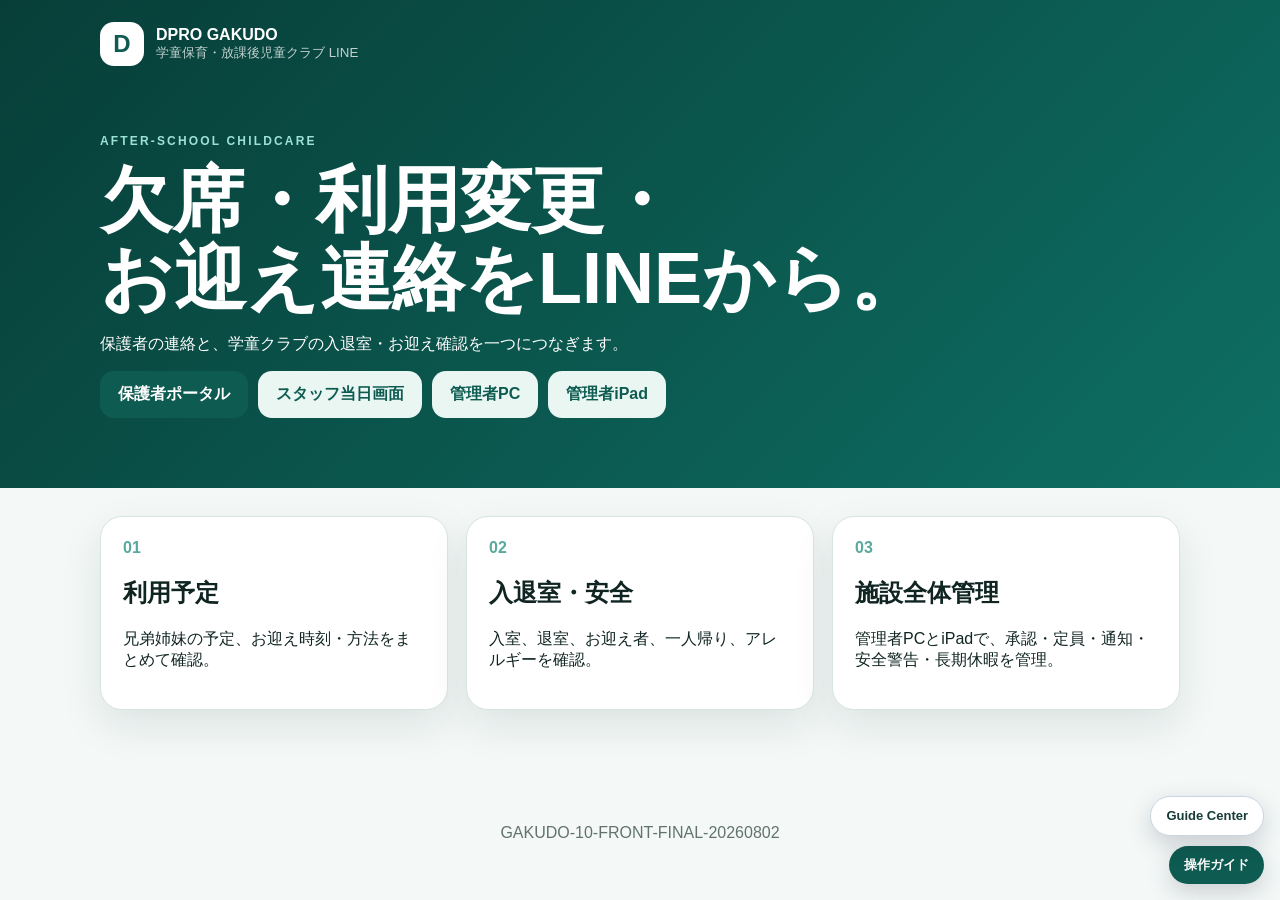
==== commit 3447567b: "Add files via upload" ====
--- a/index.html
+++ b/index.html
@@ -1 +1 @@
-<!doctype html><html lang="ja"><head><meta charset="utf-8"><meta name="viewport" content="width=device-width,initial-scale=1,viewport-fit=cover"><meta name="theme-color" content="#0e5b51"><title>DPRO 学童保育クラブ LINE</title><link rel="stylesheet" href="styles.css"></head><body><header class="hero"><div class="wrap brand"><span class="mark">D</span><div><strong>DPRO GAKUDO</strong><small>学童保育・放課後児童クラブ LINE</small></div></div><div class="wrap hero-copy"><p class="eyebrow">AFTER-SCHOOL CHILDCARE</p><h1>欠席・利用変更・<br>お迎え連絡をLINEから。</h1><p>保護者の連絡と、学童クラブの入退室・お迎え確認を一つにつなぎます。</p><div class="buttons"><a class="btn primary" href="member.html">保護者ポータル</a><a class="btn secondary" href="staff.html">スタッフ当日画面</a><a class="btn secondary" href="owner.html">管理者PC</a><a class="btn secondary" href="owner-ipad.html">管理者iPad</a></div></div></header><main class="wrap main"><section class="grid"><article class="card"><span class="num">01</span><h2>利用予定</h2><p>兄弟姉妹の予定、お迎え時刻・方法をまとめて確認。</p></article><article class="card"><span class="num">02</span><h2>入退室・安全</h2><p>入室、退室、お迎え者、一人帰り、アレルギーを確認。</p></article><article class="card"><span class="num">03</span><h2>施設全体管理</h2><p>管理者PCとiPadで、承認・定員・通知・安全警告・長期休暇を管理。</p></article></section></main><footer class="footer">GAKUDO-10-FRONT-FINAL-20260802</footer></body></html>
+<!doctype html><html lang="ja"><head><meta charset="utf-8"><meta name="viewport" content="width=device-width,initial-scale=1,viewport-fit=cover"><meta name="theme-color" content="#0e5b51"><title>DPRO 学童保育クラブ LINE</title><link rel="stylesheet" href="styles.css"><link rel="stylesheet" href="tutorial.css?v=20260826-r4"></head><body><header class="hero"><div class="wrap brand"><span class="mark">D</span><div><strong>DPRO GAKUDO</strong><small>学童保育・放課後児童クラブ LINE</small></div></div><div class="wrap hero-copy"><p class="eyebrow">AFTER-SCHOOL CHILDCARE</p><h1>欠席・利用変更・<br>お迎え連絡をLINEから。</h1><p>保護者の連絡と、学童クラブの入退室・お迎え確認を一つにつなぎます。</p><div class="buttons"><a class="btn primary" href="member.html">保護者ポータル</a><a class="btn secondary" href="staff.html">スタッフ当日画面</a><a class="btn secondary" href="owner.html">管理者PC</a><a class="btn secondary" href="owner-ipad.html">管理者iPad</a></div></div></header><main class="wrap main"><section class="grid"><article class="card"><span class="num">01</span><h2>利用予定</h2><p>兄弟姉妹の予定、お迎え時刻・方法をまとめて確認。</p></article><article class="card"><span class="num">02</span><h2>入退室・安全</h2><p>入室、退室、お迎え者、一人帰り、アレルギーを確認。</p></article><article class="card"><span class="num">03</span><h2>施設全体管理</h2><p>管理者PCとiPadで、承認・定員・通知・安全警告・長期休暇を管理。</p></article></section></main><footer class="footer">GAKUDO-10-FRONT-FINAL-20260802</footer><script src="tutorial.js?v=20260826-r4" defer></script></body></html>
--- a/tutorial.css
+++ b/tutorial.css
@@ -0,0 +1 @@
+#dpt-gakudo-launch,#dpt-gakudo-guide-launch{position:fixed;right:16px;z-index:10050;border:0;border-radius:999px;padding:11px 15px;font:800 13px/1.2 -apple-system,BlinkMacSystemFont,"Noto Sans JP",sans-serif;cursor:pointer;box-shadow:0 8px 24px rgba(15,23,42,.18)}#dpt-gakudo-launch{bottom:16px;background:#0e5b51;color:#fff}#dpt-gakudo-guide-launch{bottom:64px;background:#fff;color:#173b36;border:1px solid #cbd5e1}.dpt-gakudo-highlight{position:fixed;z-index:10040;border:3px solid #f59e0b;border-radius:12px;box-shadow:0 0 0 4px rgba(245,158,11,.22);pointer-events:none}.dpt-gakudo-layer{position:fixed;inset:0;z-index:10045;pointer-events:none}.dpt-gakudo-card{position:fixed;right:16px;bottom:116px;width:min(390px,calc(100vw - 16px));max-height:calc(100vh - 24px);overflow:auto;background:#fff;color:#0f172a;border:1px solid #dbe4e1;border-radius:16px;box-shadow:0 20px 55px rgba(15,23,42,.25);pointer-events:auto}.dpt-gakudo-handle{display:flex;justify-content:space-between;gap:12px;align-items:center;padding:12px 14px;background:#0e5b51;color:#fff;cursor:grab;touch-action:none;user-select:none}.dpt-gakudo-handle:active{cursor:grabbing}.dpt-gakudo-handle span{font-size:11px;opacity:.85}.dpt-gakudo-progress{height:5px;background:#e2e8f0}.dpt-gakudo-progress i{display:block;height:100%;background:#f59e0b}.dpt-gakudo-body{padding:16px}.dpt-gakudo-body small{font-weight:900;color:#0e5b51}.dpt-gakudo-body h3{margin:6px 0 8px;font-size:18px}.dpt-gakudo-body p{margin:0 0 12px;line-height:1.7}.dpt-gakudo-safe,.dpt-gakudo-note{padding:9px 10px;border-radius:10px;font-size:12px;line-height:1.55}.dpt-gakudo-safe{background:#eef8f5;color:#155e55}.dpt-gakudo-note{margin-top:8px;background:#f8fafc;color:#475569}.dpt-gakudo-actions{display:grid;grid-template-columns:repeat(4,minmax(0,1fr));gap:7px;padding:0 14px 14px}.dpt-gakudo-actions button,.dpt-gakudo-guide-foot button,.dpt-gakudo-guide-head button{min-height:42px;border:1px solid #cbd5e1;border-radius:10px;background:#fff;font-weight:800;cursor:pointer}.dpt-gakudo-actions .primary,.dpt-gakudo-guide-foot .primary{background:#0e5b51;color:#fff;border-color:#0e5b51}#dpt-gakudo-guide{position:fixed;inset:12px;z-index:10060;overflow:auto;background:#f8fafc;color:#0f172a;border:1px solid #d9e3df;border-radius:18px;box-shadow:0 24px 70px rgba(15,23,42,.28);padding:18px} .dpt-gakudo-guide-head{display:flex;justify-content:space-between;gap:16px;align-items:flex-start}.dpt-gakudo-guide-head h2{margin:4px 0}.dpt-gakudo-guide-head p{margin:0;color:#64748b}.dpt-gakudo-guide-grid{display:grid;grid-template-columns:repeat(auto-fit,minmax(230px,1fr));gap:12px;margin-top:18px}.dpt-gakudo-guide-grid article{background:#fff;border:1px solid #dbe4e1;border-radius:14px;padding:14px}.dpt-gakudo-guide-grid article.relevant{border-color:#0e5b51;box-shadow:0 0 0 2px rgba(14,91,81,.08)}.dpt-gakudo-guide-grid small{color:#0e5b51;font-weight:900}.dpt-gakudo-guide-grid h3{margin:5px 0 8px;font-size:16px}.dpt-gakudo-guide-grid ul{margin:0;padding-left:18px;line-height:1.7}.dpt-gakudo-guide-foot{display:flex;flex-wrap:wrap;gap:8px;margin-top:18px}.dpt-gakudo-guide-foot button{padding:10px 14px}@media(max-width:390px){#dpt-gakudo-launch,#dpt-gakudo-guide-launch{right:8px}.dpt-gakudo-card{left:8px;right:auto;width:calc(100vw - 16px);bottom:112px}.dpt-gakudo-actions{grid-template-columns:repeat(2,minmax(0,1fr))}#dpt-gakudo-guide{inset:6px;padding:12px}.dpt-gakudo-guide-grid{grid-template-columns:1fr}.dpt-gakudo-guide-head{gap:8px}.dpt-gakudo-guide-head h2{font-size:20px}}html,body{max-width:100%;overflow-x:hidden}
